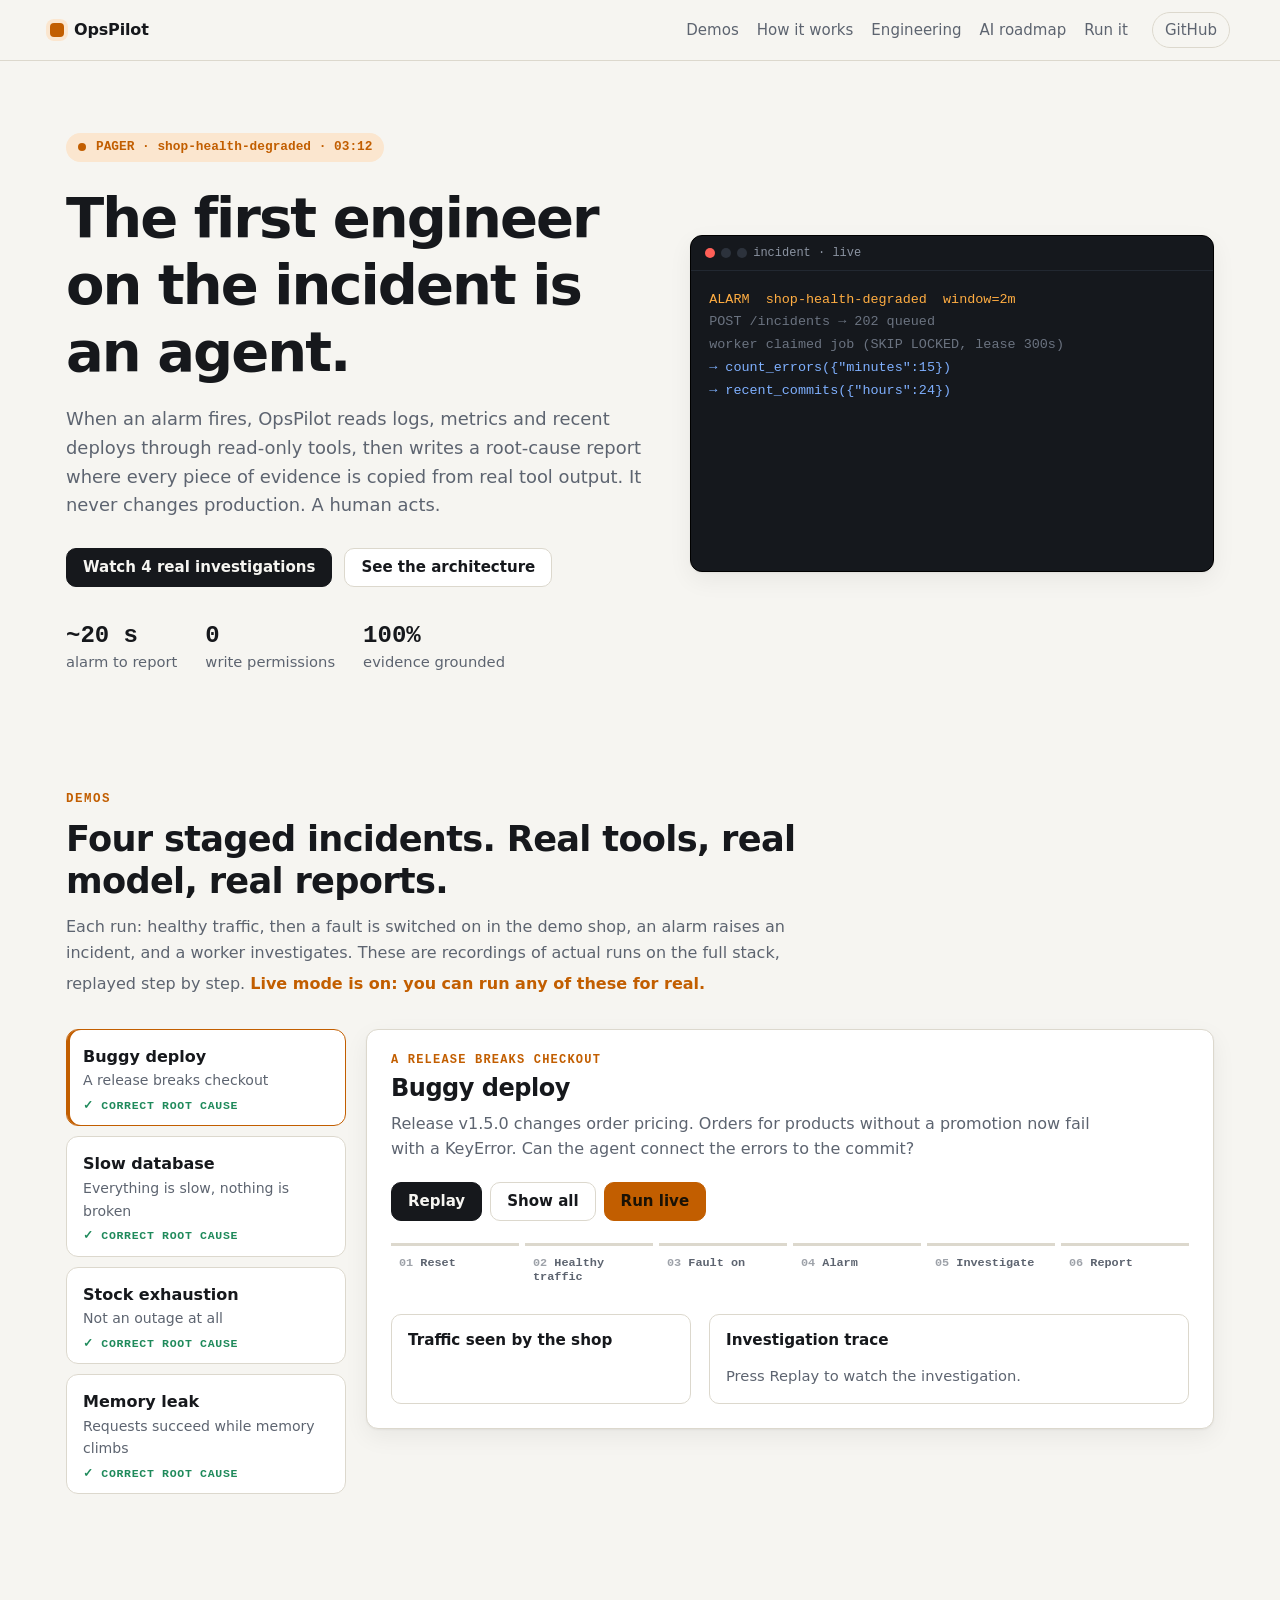
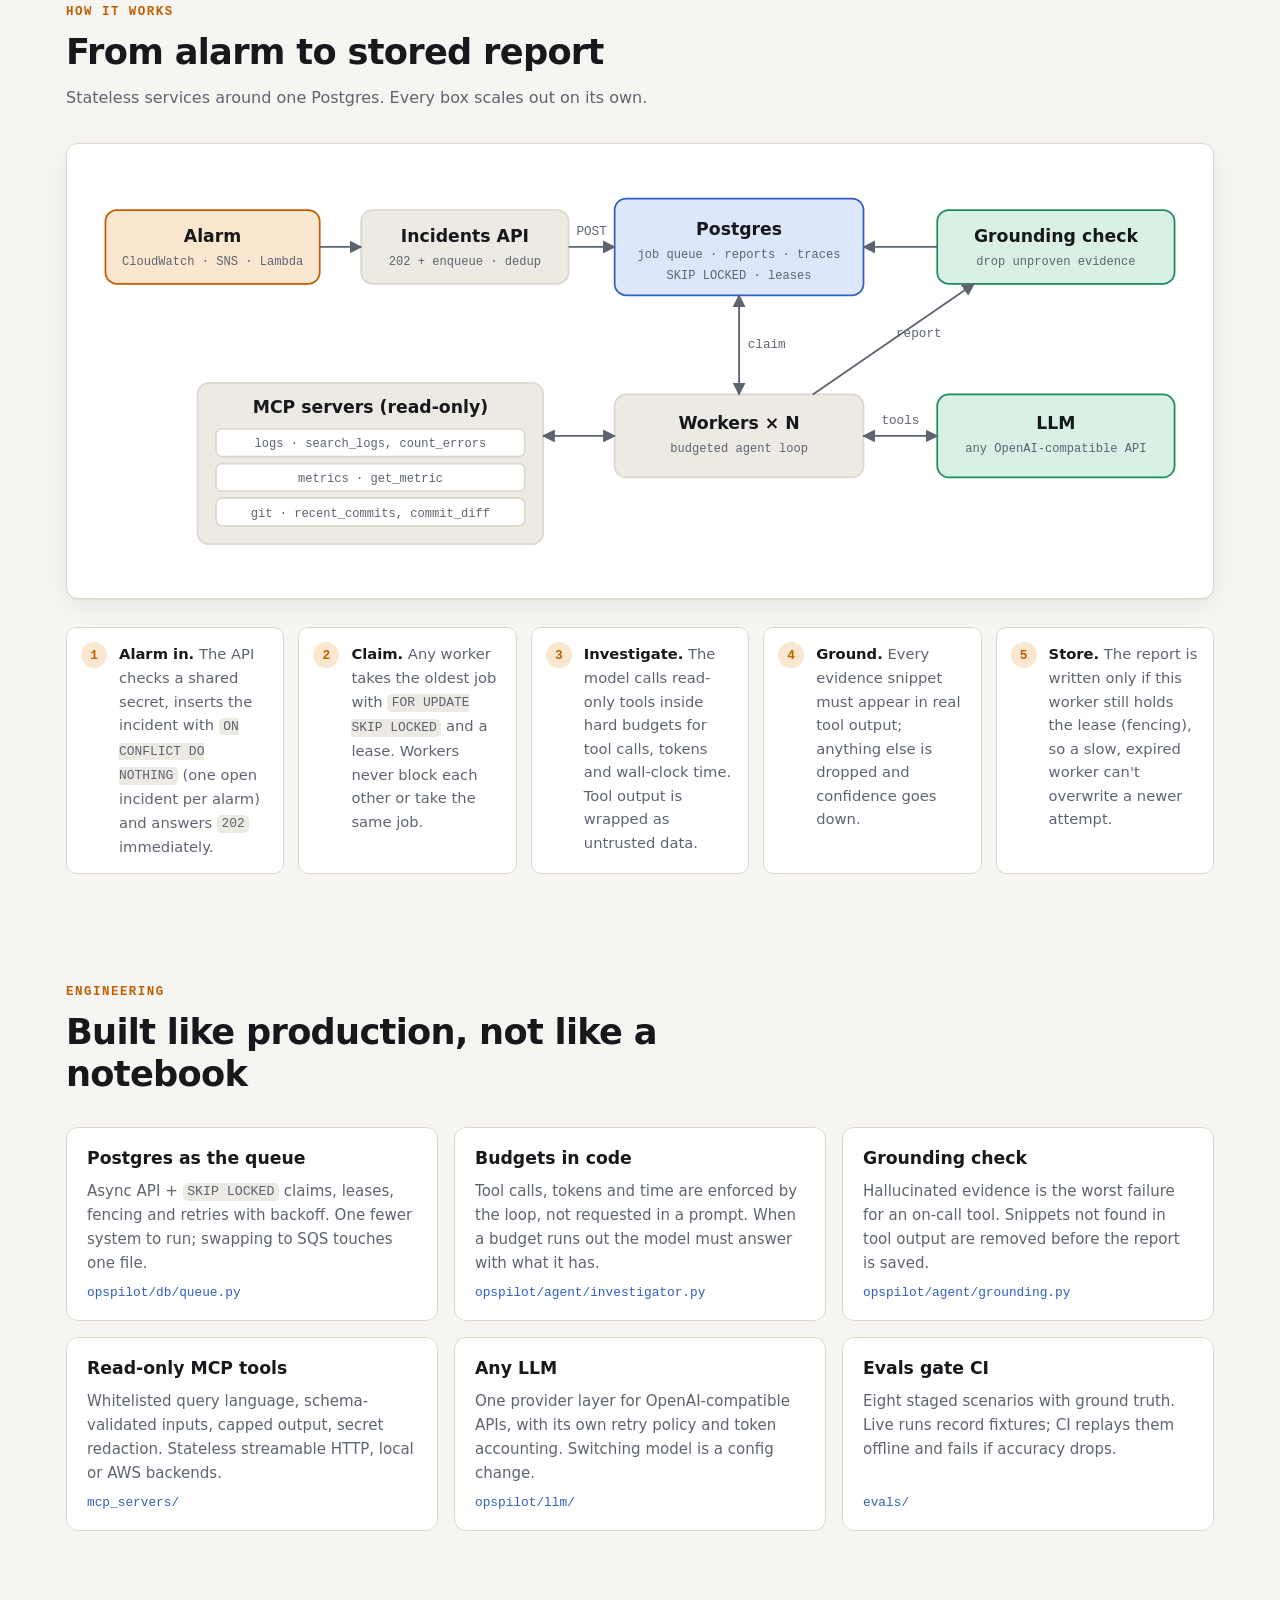
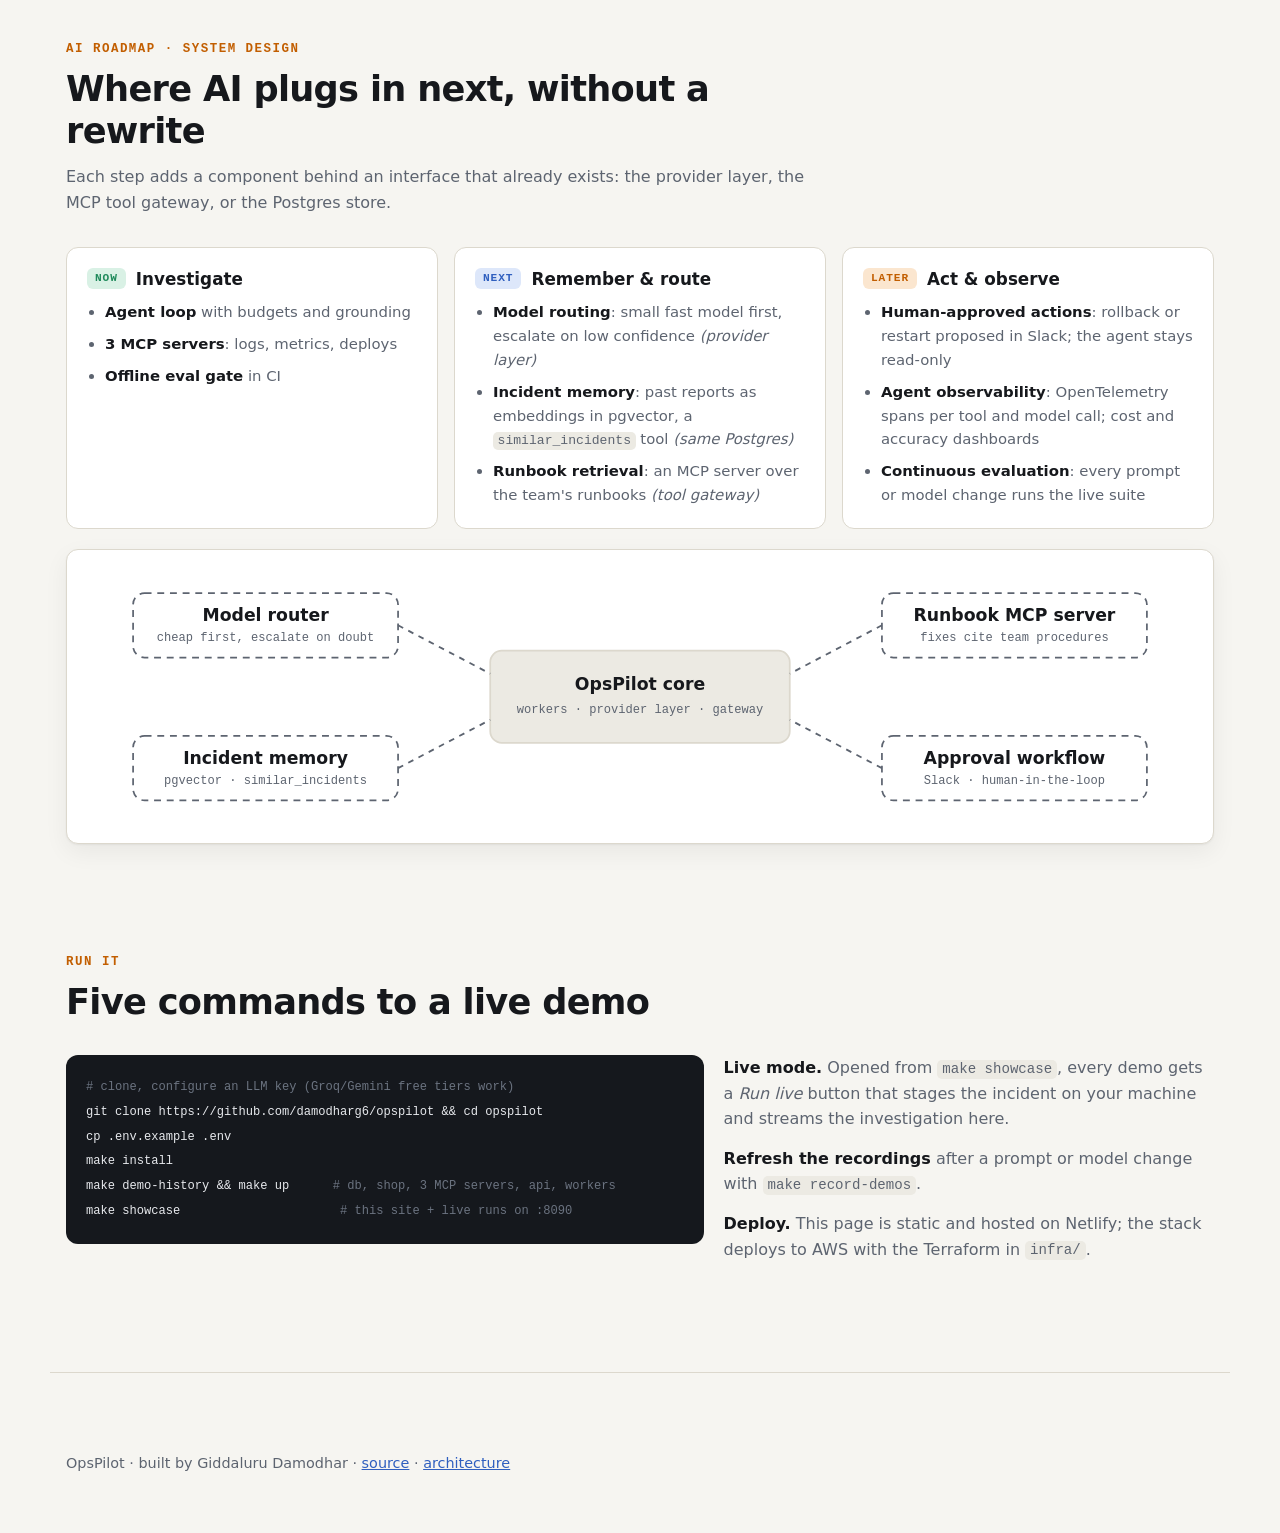
==== showcase/index.html @ 020a6b8d "feat(showcase): Netlify showcase site with recorded and live demo investigations - showcase/: static" ====
<!doctype html>
<html lang="en">
<head>
  <meta charset="utf-8">
  <meta name="viewport" content="width=device-width, initial-scale=1">
  <title>OpsPilot · AI on-call agent</title>
  <meta name="description" content="OpsPilot investigates production incidents: it reads logs, metrics and deploys through read-only MCP tools and writes a root-cause report grounded in real evidence.">
  <link rel="icon" href="assets/favicon.svg" type="image/svg+xml">
  <link rel="stylesheet" href="assets/styles.css">
</head>
<body>
  <a class="skip" href="#demos">Skip to the demos</a>

  <header class="topbar">
    <a class="brand" href="#top" aria-label="OpsPilot home">
      <span class="brand-mark" aria-hidden="true"></span>OpsPilot
    </a>
    <nav aria-label="Sections">
      <a href="#demos">Demos</a>
      <a href="#how">How it works</a>
      <a href="#engineering">Engineering</a>
      <a href="#roadmap">AI roadmap</a>
      <a href="#run">Run it</a>
    </nav>
    <a class="gh" href="https://github.com/damodharg6/opspilot">GitHub</a>
  </header>

  <main id="top">
    <!-- hero ------------------------------------------------------------------------>
    <section class="hero">
      <div class="hero-copy">
        <p class="eyebrow"><span class="pulse" aria-hidden="true"></span>PAGER · shop-health-degraded · 03:12</p>
        <h1>The first engineer on the incident is an&nbsp;agent.</h1>
        <p class="lede">
          When an alarm fires, OpsPilot reads logs, metrics and recent deploys through
          read-only tools, then writes a root-cause report where every piece of evidence is
          copied from real tool output. It never changes production. A human acts.
        </p>
        <div class="cta">
          <a class="btn primary" href="#demos">Watch 4 real investigations</a>
          <a class="btn" href="#how">See the architecture</a>
        </div>
        <ul class="facts" aria-label="Key facts">
          <li><strong>~20 s</strong> alarm to report</li>
          <li><strong>0</strong> write permissions</li>
          <li><strong>100%</strong> evidence grounded</li>
        </ul>
      </div>
      <div class="hero-console" aria-hidden="true">
        <div class="console-bar"><span></span><span></span><span></span>incident · live</div>
        <pre id="hero-ticker" class="console-body"></pre>
      </div>
    </section>

    <!-- demos ------------------------------------------------------------------------->
    <section id="demos" class="section">
      <div class="section-head">
        <p class="kicker">Demos</p>
        <h2>Four staged incidents. Real tools, real model, real reports.</h2>
        <p class="sub">
          Each run: healthy traffic, then a fault is switched on in the demo shop, an alarm
          raises an incident, and a worker investigates. These are recordings of actual runs
          on the full stack, replayed step by step.
          <span id="live-note" class="live-note" hidden>Live mode is on: you can run any of these for real.</span>
        </p>
      </div>

      <div class="demo-layout">
        <div class="demo-list" role="tablist" aria-label="Demo scenarios" id="demo-list"></div>

        <article class="player" id="player" aria-live="polite">
          <header class="player-head">
            <div>
              <p class="player-tag" id="p-tag"></p>
              <h3 id="p-title">Loading demos…</h3>
              <p class="player-story" id="p-story"></p>
            </div>
            <div class="controls">
              <button class="btn primary" id="btn-play" type="button" disabled>Replay</button>
              <button class="btn" id="btn-skip" type="button" disabled>Show all</button>
              <button class="btn live" id="btn-live" type="button" hidden>Run live</button>
            </div>
          </header>

          <ol class="rail" id="rail" aria-label="Incident phases">
            <li data-phase="reset">Reset</li>
            <li data-phase="warmup">Healthy traffic</li>
            <li data-phase="fault">Fault on</li>
            <li data-phase="alarm">Alarm</li>
            <li data-phase="investigating">Investigate</li>
            <li data-phase="done">Report</li>
          </ol>

          <div class="live-log" id="live-log" hidden></div>

          <div class="panels">
            <section class="panel traffic" aria-labelledby="t-head">
              <h4 id="t-head">Traffic seen by the shop</h4>
              <div id="traffic"></div>
            </section>
            <section class="panel" aria-labelledby="tr-head">
              <h4 id="tr-head">Investigation trace <span class="muted" id="trace-meta"></span></h4>
              <ol class="trace" id="trace"></ol>
            </section>
          </div>

          <section class="report" id="report" hidden aria-labelledby="r-head">
            <h4 id="r-head" class="sr-only">Root-cause report</h4>
          </section>
        </article>
      </div>
    </section>

    <!-- architecture ------------------------------------------------------------------->
    <section id="how" class="section">
      <div class="section-head">
        <p class="kicker">How it works</p>
        <h2>From alarm to stored report</h2>
        <p class="sub">Stateless services around one Postgres. Every box scales out on its own.</p>
      </div>
      <figure class="diagram">
        <svg viewBox="0 0 960 360" role="img" aria-labelledby="arch-title arch-desc">
          <title id="arch-title">OpsPilot architecture</title>
          <desc id="arch-desc">An alarm posts to the incidents API, which queues the incident in Postgres. Workers claim incidents with SKIP LOCKED, call read-only MCP servers for logs, metrics and git history, talk to an LLM, and store a grounded report.</desc>
          <defs>
            <marker id="arr" viewBox="0 0 10 10" refX="9" refY="5" markerWidth="7" markerHeight="7" orient="auto-start-reverse">
              <path d="M0,0 L10,5 L0,10 z" class="arrowhead"/>
            </marker>
          </defs>
          <g class="node alarm"><rect x="16" y="40" width="186" height="64" rx="10"/><text x="109" y="68">Alarm</text><text x="109" y="88" class="small">CloudWatch · SNS · Lambda</text></g>
          <g class="node"><rect x="238" y="40" width="180" height="64" rx="10"/><text x="328" y="68">Incidents API</text><text x="328" y="88" class="small">202 + enqueue · dedup</text></g>
          <g class="node db"><rect x="458" y="30" width="216" height="84" rx="10"/><text x="566" y="62">Postgres</text><text x="566" y="82" class="small">job queue · reports · traces</text><text x="566" y="100" class="small">SKIP LOCKED · leases</text></g>
          <g class="node"><rect x="458" y="200" width="216" height="72" rx="10"/><text x="566" y="230">Workers × N</text><text x="566" y="250" class="small">budgeted agent loop</text></g>
          <g class="node llm"><rect x="738" y="200" width="206" height="72" rx="10"/><text x="841" y="230">LLM</text><text x="841" y="250" class="small">any OpenAI-compatible API</text></g>
          <g class="node mcp"><rect x="96" y="190" width="300" height="140" rx="10"/><text x="246" y="216">MCP servers (read-only)</text>
            <rect x="112" y="230" width="268" height="24" rx="5" class="chip"/><text x="246" y="246" class="small">logs · search_logs, count_errors</text>
            <rect x="112" y="260" width="268" height="24" rx="5" class="chip"/><text x="246" y="276" class="small">metrics · get_metric</text>
            <rect x="112" y="290" width="268" height="24" rx="5" class="chip"/><text x="246" y="306" class="small">git · recent_commits, commit_diff</text></g>
          <g class="node grounding"><rect x="738" y="40" width="206" height="64" rx="10"/><text x="841" y="68">Grounding check</text><text x="841" y="88" class="small">drop unproven evidence</text></g>
          <path d="M202 72 H238" class="edge" marker-end="url(#arr)"/>
          <path d="M418 72 H458" class="edge" marker-end="url(#arr)"/>
          <path d="M566 114 V200" class="edge" marker-end="url(#arr)" marker-start="url(#arr)"/>
          <path d="M458 236 H396" class="edge" marker-end="url(#arr)" marker-start="url(#arr)"/>
          <path d="M674 236 H738" class="edge" marker-end="url(#arr)" marker-start="url(#arr)"/>
          <path d="M630 200 L770 104" class="edge" marker-end="url(#arr)"/>
          <path d="M738 72 H674" class="edge" marker-end="url(#arr)"/>
          <text x="438" y="62" class="edge-label">POST</text>
          <text x="590" y="160" class="edge-label">claim</text>
          <text x="706" y="226" class="edge-label">tools</text>
          <text x="722" y="150" class="edge-label">report</text>
        </svg>
      </figure>
      <ol class="steps">
        <li><span>1</span><div><strong>Alarm in.</strong> The API checks a shared secret, inserts the incident with <code>ON CONFLICT DO NOTHING</code> (one open incident per alarm) and answers <code>202</code> immediately.</div></li>
        <li><span>2</span><div><strong>Claim.</strong> Any worker takes the oldest job with <code>FOR UPDATE SKIP LOCKED</code> and a lease. Workers never block each other or take the same job.</div></li>
        <li><span>3</span><div><strong>Investigate.</strong> The model calls read-only tools inside hard budgets for tool calls, tokens and wall-clock time. Tool output is wrapped as untrusted data.</div></li>
        <li><span>4</span><div><strong>Ground.</strong> Every evidence snippet must appear in real tool output; anything else is dropped and confidence goes down.</div></li>
        <li><span>5</span><div><strong>Store.</strong> The report is written only if this worker still holds the lease (fencing), so a slow, expired worker can't overwrite a newer attempt.</div></li>
      </ol>
    </section>

    <!-- engineering --------------------------------------------------------------------->
    <section id="engineering" class="section">
      <div class="section-head">
        <p class="kicker">Engineering</p>
        <h2>Built like production, not like a notebook</h2>
      </div>
      <div class="cards">
        <article class="card"><h3>Postgres as the queue</h3><p>Async API + <code>SKIP LOCKED</code> claims, leases, fencing and retries with backoff. One fewer system to run; swapping to SQS touches one file.</p><a href="https://github.com/damodharg6/opspilot/blob/main/opspilot/db/queue.py">opspilot/db/queue.py</a></article>
        <article class="card"><h3>Budgets in code</h3><p>Tool calls, tokens and time are enforced by the loop, not requested in a prompt. When a budget runs out the model must answer with what it has.</p><a href="https://github.com/damodharg6/opspilot/blob/main/opspilot/agent/investigator.py">opspilot/agent/investigator.py</a></article>
        <article class="card"><h3>Grounding check</h3><p>Hallucinated evidence is the worst failure for an on-call tool. Snippets not found in tool output are removed before the report is saved.</p><a href="https://github.com/damodharg6/opspilot/blob/main/opspilot/agent/grounding.py">opspilot/agent/grounding.py</a></article>
        <article class="card"><h3>Read-only MCP tools</h3><p>Whitelisted query language, schema-validated inputs, capped output, secret redaction. Stateless streamable HTTP, local or AWS backends.</p><a href="https://github.com/damodharg6/opspilot/tree/main/mcp_servers">mcp_servers/</a></article>
        <article class="card"><h3>Any LLM</h3><p>One provider layer for OpenAI-compatible APIs, with its own retry policy and token accounting. Switching model is a config change.</p><a href="https://github.com/damodharg6/opspilot/tree/main/opspilot/llm">opspilot/llm/</a></article>
        <article class="card"><h3>Evals gate CI</h3><p>Eight staged scenarios with ground truth. Live runs record fixtures; CI replays them offline and fails if accuracy drops.</p><a href="https://github.com/damodharg6/opspilot/tree/main/evals">evals/</a></article>
      </div>
    </section>

    <!-- AI roadmap ---------------------------------------------------------------------->
    <section id="roadmap" class="section">
      <div class="section-head">
        <p class="kicker">AI roadmap · system design</p>
        <h2>Where AI plugs in next, without a rewrite</h2>
        <p class="sub">Each step adds a component behind an interface that already exists: the provider layer, the MCP tool gateway, or the Postgres store.</p>
      </div>
      <div class="roadmap">
        <div class="lane">
          <h3><span class="badge now">Now</span>Investigate</h3>
          <ul>
            <li><strong>Agent loop</strong> with budgets and grounding</li>
            <li><strong>3 MCP servers</strong>: logs, metrics, deploys</li>
            <li><strong>Offline eval gate</strong> in CI</li>
          </ul>
        </div>
        <div class="lane">
          <h3><span class="badge next">Next</span>Remember &amp; route</h3>
          <ul>
            <li><strong>Model routing</strong>: small fast model first, escalate on low confidence <em>(provider layer)</em></li>
            <li><strong>Incident memory</strong>: past reports as embeddings in pgvector, a <code>similar_incidents</code> tool <em>(same Postgres)</em></li>
            <li><strong>Runbook retrieval</strong>: an MCP server over the team's runbooks <em>(tool gateway)</em></li>
          </ul>
        </div>
        <div class="lane">
          <h3><span class="badge later">Later</span>Act &amp; observe</h3>
          <ul>
            <li><strong>Human-approved actions</strong>: rollback or restart proposed in Slack; the agent stays read-only</li>
            <li><strong>Agent observability</strong>: OpenTelemetry spans per tool and model call; cost and accuracy dashboards</li>
            <li><strong>Continuous evaluation</strong>: every prompt or model change runs the live suite</li>
          </ul>
        </div>
      </div>
      <figure class="diagram small-diagram">
        <svg viewBox="0 0 960 220" role="img" aria-labelledby="fut-title">
          <title id="fut-title">Future AI components around the current core</title>
          <g class="node"><rect x="350" y="70" width="260" height="80" rx="10"/><text x="480" y="104">OpsPilot core</text><text x="480" y="124" class="small">workers · provider layer · gateway</text></g>
          <g class="node future"><rect x="40" y="20" width="230" height="56" rx="10"/><text x="155" y="44">Model router</text><text x="155" y="62" class="small">cheap first, escalate on doubt</text></g>
          <g class="node future"><rect x="40" y="144" width="230" height="56" rx="10"/><text x="155" y="168">Incident memory</text><text x="155" y="186" class="small">pgvector · similar_incidents</text></g>
          <g class="node future"><rect x="690" y="20" width="230" height="56" rx="10"/><text x="805" y="44">Runbook MCP server</text><text x="805" y="62" class="small">fixes cite team procedures</text></g>
          <g class="node future"><rect x="690" y="144" width="230" height="56" rx="10"/><text x="805" y="168">Approval workflow</text><text x="805" y="186" class="small">Slack · human-in-the-loop</text></g>
          <path d="M270 48 L350 90" class="edge dashed"/><path d="M270 172 L350 130" class="edge dashed"/>
          <path d="M690 48 L610 90" class="edge dashed"/><path d="M690 172 L610 130" class="edge dashed"/>
        </svg>
      </figure>
    </section>

    <!-- run it --------------------------------------------------------------------------->
    <section id="run" class="section">
      <div class="section-head">
        <p class="kicker">Run it</p>
        <h2>Five commands to a live demo</h2>
      </div>
      <div class="run-grid">
        <pre class="code"><code><span class="c"># clone, configure an LLM key (Groq/Gemini free tiers work)</span>
git clone https://github.com/damodharg6/opspilot && cd opspilot
cp .env.example .env
make install
make demo-history &amp;&amp; make up      <span class="c"># db, shop, 3 MCP servers, api, workers</span>
make showcase                      <span class="c"># this site + live runs on :8090</span></code></pre>
        <div class="run-notes">
          <p><strong>Live mode.</strong> Opened from <code>make showcase</code>, every demo gets a <em>Run live</em> button that stages the incident on your machine and streams the investigation here.</p>
          <p><strong>Refresh the recordings</strong> after a prompt or model change with <code>make record-demos</code>.</p>
          <p><strong>Deploy.</strong> This page is static and hosted on Netlify; the stack deploys to AWS with the Terraform in <code>infra/</code>.</p>
        </div>
      </div>
    </section>
  </main>

  <footer class="footer">
    <p>OpsPilot · built by Giddaluru Damodhar · <a href="https://github.com/damodharg6/opspilot">source</a> · <a href="https://github.com/damodharg6/opspilot/blob/main/docs/architecture.md">architecture</a></p>
  </footer>

  <script src="assets/app.js" defer></script>
</body>
</html>
---- showcase/assets/styles.css ----
/* OpsPilot showcase: an incident-console look. No build step, no external assets. */

:root {
  --bg: #f6f5f1;
  --bg-2: #eceae3;
  --panel: #ffffff;
  --line: #dcd8cd;
  --text: #16181c;
  --muted: #5d6470;
  --accent: #c25e00;        /* pager amber */
  --accent-soft: #fbe6cf;
  --ok: #1f8a5b;
  --ok-soft: #d9f1e5;
  --bad: #c2342f;
  --bad-soft: #f8dcda;
  --info: #2f5fbf;
  --info-soft: #dde7fa;
  --code-bg: #15181d;
  --code-text: #e7e9ed;
  --shadow: 0 1px 2px rgb(0 0 0 / 0.05), 0 8px 24px rgb(0 0 0 / 0.06);
  --mono: ui-monospace, "SF Mono", "JetBrains Mono", Menlo, Consolas, monospace;
  --sans: system-ui, -apple-system, "Segoe UI", Roboto, "Helvetica Neue", Arial, sans-serif;
  --radius: 12px;
  color-scheme: light;
}

@media (prefers-color-scheme: dark) {
  :root:not([data-theme="light"]) {
    --bg: #0c0e11;
    --bg-2: #12151a;
    --panel: #151920;
    --line: #262c35;
    --text: #e8eaee;
    --muted: #949cab;
    --accent: #ffad42;
    --accent-soft: #3a2a14;
    --ok: #46d199;
    --ok-soft: #12301f;
    --bad: #ff6b63;
    --bad-soft: #3a1817;
    --info: #7fb0ff;
    --info-soft: #172743;
    --code-bg: #0a0c0f;
    --shadow: 0 1px 2px rgb(0 0 0 / 0.4), 0 8px 24px rgb(0 0 0 / 0.35);
    color-scheme: dark;
  }
}

:root[data-theme="dark"] {
  --bg: #0c0e11;
  --bg-2: #12151a;
  --panel: #151920;
  --line: #262c35;
  --text: #e8eaee;
  --muted: #949cab;
  --accent: #ffad42;
  --accent-soft: #3a2a14;
  --ok: #46d199;
  --ok-soft: #12301f;
  --bad: #ff6b63;
  --bad-soft: #3a1817;
  --info: #7fb0ff;
  --info-soft: #172743;
  --code-bg: #0a0c0f;
  color-scheme: dark;
}

* { box-sizing: border-box; }
html { scroll-behavior: smooth; scroll-padding-top: 72px; }
body {
  margin: 0;
  background: var(--bg);
  color: var(--text);
  font: 16px/1.6 var(--sans);
  -webkit-font-smoothing: antialiased;
}
a { color: var(--info); }
code { font-family: var(--mono); font-size: 0.88em; background: var(--bg-2); padding: 0.1em 0.35em; border-radius: 5px; }
h1, h2, h3, h4 { line-height: 1.2; margin: 0; }
.muted { color: var(--muted); font-weight: 400; }
.sr-only { position: absolute; width: 1px; height: 1px; overflow: hidden; clip: rect(0 0 0 0); }
.skip { position: absolute; left: -999px; }
.skip:focus { left: 16px; top: 12px; z-index: 10; background: var(--panel); padding: 8px 12px; border-radius: 8px; }
:focus-visible { outline: 2px solid var(--accent); outline-offset: 2px; }

/* top bar ------------------------------------------------------------------------------ */
.topbar {
  position: sticky; top: 0; z-index: 5;
  display: flex; align-items: center; gap: 24px;
  padding: 12px max(16px, calc((100vw - 1180px) / 2));
  background: color-mix(in srgb, var(--bg) 88%, transparent);
  backdrop-filter: blur(10px);
  border-bottom: 1px solid var(--line);
}
.brand { display: flex; align-items: center; gap: 10px; font-weight: 700; color: var(--text); text-decoration: none; letter-spacing: -0.01em; }
.brand-mark { width: 14px; height: 14px; border-radius: 4px; background: var(--accent); box-shadow: 0 0 0 4px var(--accent-soft); }
.topbar nav { display: flex; gap: 18px; margin-left: auto; }
.topbar nav a, .gh { color: var(--muted); text-decoration: none; font-size: 0.94rem; }
.topbar nav a:hover, .gh:hover { color: var(--text); }
.gh { border: 1px solid var(--line); padding: 5px 12px; border-radius: 999px; }

/* layout -------------------------------------------------------------------------------- */
main, .footer { max-width: 1180px; margin: 0 auto; padding: 0 16px; }
.section { padding: 88px 0 24px; }
.section-head { max-width: 760px; margin-bottom: 32px; }
.kicker { font: 600 0.78rem/1 var(--mono); text-transform: uppercase; letter-spacing: 0.12em; color: var(--accent); margin: 0 0 12px; }
.section-head h2 { font-size: clamp(1.6rem, 3vw, 2.2rem); letter-spacing: -0.02em; }
.sub { color: var(--muted); margin: 12px 0 0; }

/* hero ---------------------------------------------------------------------------------- */
.hero { display: grid; grid-template-columns: 1.1fr 1fr; gap: 48px; align-items: center; padding: 72px 0 32px; }
.eyebrow { display: inline-flex; align-items: center; gap: 10px; font: 600 0.8rem/1 var(--mono); color: var(--accent); background: var(--accent-soft); padding: 8px 12px; border-radius: 999px; margin: 0 0 22px; }
.pulse { width: 8px; height: 8px; border-radius: 50%; background: var(--accent); animation: pulse 1.6s infinite; }
@keyframes pulse { 0% { box-shadow: 0 0 0 0 color-mix(in srgb, var(--accent) 60%, transparent); } 70% { box-shadow: 0 0 0 10px transparent; } 100% { box-shadow: 0 0 0 0 transparent; } }
.hero h1 { font-size: clamp(2.1rem, 5vw, 3.5rem); letter-spacing: -0.035em; }
.lede { font-size: 1.12rem; color: var(--muted); margin: 20px 0 28px; max-width: 34em; }
.cta { display: flex; gap: 12px; flex-wrap: wrap; }
.facts { display: flex; gap: 28px; list-style: none; padding: 0; margin: 36px 0 0; color: var(--muted); font-size: 0.92rem; flex-wrap: wrap; }
.facts strong { display: block; font: 700 1.5rem/1.1 var(--mono); color: var(--text); }

.hero-console { background: var(--code-bg); border-radius: var(--radius); box-shadow: var(--shadow); overflow: hidden; border: 1px solid #000; }
.console-bar { display: flex; align-items: center; gap: 6px; padding: 10px 14px; font: 0.75rem var(--mono); color: #8b93a1; border-bottom: 1px solid #222831; }
.console-bar span { width: 10px; height: 10px; border-radius: 50%; background: #2c323c; }
.console-bar span:first-child { background: #ff5f57; }
.console-body { margin: 0; padding: 18px; min-height: 300px; color: var(--code-text); font: 0.84rem/1.7 var(--mono); white-space: pre-wrap; }
.console-body .t-alarm { color: #ffad42; }
.console-body .t-tool { color: #7fb0ff; }
.console-body .t-ok { color: #46d199; }
.console-body .t-dim { color: #6b7380; }

/* buttons -------------------------------------------------------------------------------- */
.btn {
  display: inline-flex; align-items: center; gap: 8px;
  font: 600 0.94rem/1 var(--sans); padding: 11px 16px; border-radius: 10px;
  border: 1px solid var(--line); background: var(--panel); color: var(--text);
  text-decoration: none; cursor: pointer;
}
.btn:hover:not(:disabled) { border-color: var(--muted); }
.btn:disabled { opacity: 0.5; cursor: not-allowed; }
.btn.primary { background: var(--text); color: var(--bg); border-color: var(--text); }
.btn.live { background: var(--accent); color: #1a1205; border-color: var(--accent); }

/* demos ----------------------------------------------------------------------------------- */
.live-note { display: inline-block; margin-top: 6px; color: var(--accent); font-weight: 600; }
.demo-layout { display: grid; grid-template-columns: 280px minmax(0, 1fr); gap: 20px; align-items: start; }
.demo-list { display: flex; flex-direction: column; gap: 10px; position: sticky; top: 84px; }
.demo-tab {
  text-align: left; padding: 14px 16px; border-radius: var(--radius); cursor: pointer;
  background: var(--panel); border: 1px solid var(--line); color: var(--text); font: inherit;
}
.demo-tab[aria-selected="true"] { border-color: var(--accent); box-shadow: inset 3px 0 0 var(--accent); }
.demo-tab strong { display: block; font-size: 1rem; }
.demo-tab span { display: block; color: var(--muted); font-size: 0.88rem; }
.demo-tab .verdict { margin-top: 8px; font: 600 0.72rem/1 var(--mono); text-transform: uppercase; letter-spacing: 0.06em; }
.verdict.ok { color: var(--ok); }
.verdict.miss { color: var(--bad); }

.player { background: var(--panel); border: 1px solid var(--line); border-radius: var(--radius); box-shadow: var(--shadow); padding: 24px; min-width: 0; }
.player-head { display: flex; justify-content: space-between; gap: 20px; flex-wrap: wrap; }
.player-head h3 { font-size: 1.5rem; letter-spacing: -0.02em; }
.player-tag { font: 600 0.75rem/1 var(--mono); color: var(--accent); text-transform: uppercase; letter-spacing: 0.1em; margin: 0 0 8px; }
.player-story { color: var(--muted); max-width: 44em; margin: 8px 0 0; }
.controls { display: flex; gap: 8px; align-items: flex-start; flex-wrap: wrap; }

.rail { display: grid; grid-template-columns: repeat(6, 1fr); gap: 6px; list-style: none; padding: 0; margin: 22px 0; counter-reset: rail; }
.rail li {
  counter-increment: rail; font: 600 0.74rem/1.2 var(--mono); color: var(--muted);
  padding: 10px 8px 8px; border-top: 3px solid var(--line); transition: color .3s, border-color .3s;
}
.rail li::before { content: counter(rail, decimal-leading-zero) " "; opacity: 0.6; }
.rail li.done { color: var(--text); border-color: var(--ok); }
.rail li.active { color: var(--accent); border-color: var(--accent); }

.live-log { font: 0.82rem/1.6 var(--mono); background: var(--code-bg); color: var(--code-text); border-radius: 10px; padding: 12px 14px; margin-bottom: 18px; max-height: 180px; overflow: auto; }
.live-log .err { color: #ff6b63; }

.panels { display: grid; grid-template-columns: 300px minmax(0, 1fr); gap: 18px; }
.panel { border: 1px solid var(--line); border-radius: 10px; padding: 16px; min-width: 0; }
.panel h4 { font-size: 0.95rem; margin-bottom: 14px; }

.traffic-group { margin-bottom: 16px; }
.traffic-group h5 { margin: 0 0 8px; font: 600 0.78rem var(--mono); color: var(--muted); text-transform: uppercase; letter-spacing: 0.06em; }
.bar-row { display: grid; grid-template-columns: 44px 1fr 46px; gap: 8px; align-items: center; font: 0.78rem var(--mono); margin: 4px 0; }
.bar { height: 10px; border-radius: 3px; background: var(--bg-2); overflow: hidden; }
.bar i { display: block; height: 100%; background: var(--ok); border-radius: 3px; transition: width .6s ease; }
.bar i.s4 { background: var(--accent); }
.bar i.s5 { background: var(--bad); }
.bar-row .n { text-align: right; color: var(--muted); }
.latency { font: 0.78rem var(--mono); color: var(--muted); margin-top: 6px; }

.trace { list-style: none; margin: 0; padding: 0; display: flex; flex-direction: column; gap: 10px; }
.trace-empty { color: var(--muted); font-size: 0.92rem; }
.step { border: 1px solid var(--line); border-radius: 10px; overflow: hidden; animation: rise .35s ease both; }
@keyframes rise { from { opacity: 0; transform: translateY(6px); } to { opacity: 1; transform: none; } }
.step-head { display: flex; align-items: baseline; gap: 10px; padding: 10px 12px; background: var(--bg-2); flex-wrap: wrap; }
.step-n { font: 700 0.75rem var(--mono); color: var(--muted); }
.step-tool { font: 700 0.9rem var(--mono); color: var(--info); }
.step-args { font: 0.8rem var(--mono); color: var(--muted); word-break: break-word; }
.step-ms { margin-left: auto; font: 0.75rem var(--mono); color: var(--muted); }
.step details { padding: 0 12px 10px; }
.step summary { cursor: pointer; font: 0.78rem var(--mono); color: var(--muted); padding: 8px 0 2px; }
.step pre { margin: 6px 0 0; font: 0.76rem/1.5 var(--mono); background: var(--code-bg); color: var(--code-text); padding: 10px 12px; border-radius: 8px; overflow: auto; max-height: 260px; white-space: pre-wrap; word-break: break-word; }
.step.err .step-tool { color: var(--bad); }
.thinking { font: 0.82rem var(--mono); color: var(--muted); padding: 6px 2px; }
.thinking::after { content: "▍"; animation: blink 1s steps(1) infinite; margin-left: 2px; }
@keyframes blink { 50% { opacity: 0; } }

.report { margin-top: 20px; border: 1px solid var(--line); border-radius: 12px; overflow: hidden; animation: rise .4s ease both; }
.report-head { display: flex; gap: 12px; align-items: center; flex-wrap: wrap; padding: 16px 18px; background: var(--bg-2); border-bottom: 1px solid var(--line); }
.report-head h4 { font-size: 1.05rem; margin-right: auto; }
.pill { font: 700 0.74rem/1 var(--mono); padding: 6px 10px; border-radius: 999px; text-transform: uppercase; letter-spacing: 0.05em; background: var(--info-soft); color: var(--info); }
.pill.ok { background: var(--ok-soft); color: var(--ok); }
.pill.bad { background: var(--bad-soft); color: var(--bad); }
.pill.warn { background: var(--accent-soft); color: var(--accent); }
.report-body { display: grid; grid-template-columns: minmax(0, 1fr) minmax(0, 1fr); gap: 0; }
.report-body > div { padding: 16px 18px; border-bottom: 1px solid var(--line); min-width: 0; overflow-wrap: anywhere; }
.report-body > div:nth-child(odd) { border-right: 1px solid var(--line); }
.report-body .wide { grid-column: 1 / -1; border-right: 0 !important; }
.report-body h5 { margin: 0 0 6px; font: 600 0.74rem var(--mono); color: var(--muted); text-transform: uppercase; letter-spacing: 0.08em; }
.report-body p { margin: 0; }
.evidence { list-style: none; padding: 0; margin: 0; display: flex; flex-direction: column; gap: 8px; }
.evidence li { border-left: 3px solid var(--ok); padding: 2px 0 2px 12px; }
.evidence .src { font: 600 0.74rem var(--mono); color: var(--ok); }
.evidence pre { margin: 4px 0 0; font: 0.78rem/1.5 var(--mono); white-space: pre-wrap; word-break: break-word; color: var(--text); }
.stats { display: flex; flex-wrap: wrap; gap: 8px 22px; font: 0.8rem var(--mono); color: var(--muted); }
.stats b { color: var(--text); font-weight: 600; }
.grounding-note { margin-top: 10px; font-size: 0.88rem; color: var(--accent); }

/* architecture --------------------------------------------------------------------------- */
.diagram { margin: 0; background: var(--panel); border: 1px solid var(--line); border-radius: var(--radius); padding: 20px; box-shadow: var(--shadow); }
.diagram svg { width: 100%; height: auto; display: block; }
.node rect { fill: var(--bg-2); stroke: var(--line); stroke-width: 1.5; }
.node text { fill: var(--text); font: 600 15px var(--sans); text-anchor: middle; }
.node text.small { fill: var(--muted); font: 10.5px var(--mono); }
.node.alarm rect { fill: var(--accent-soft); stroke: var(--accent); }
.node.db rect { fill: var(--info-soft); stroke: var(--info); }
.node.llm rect, .node.grounding rect { fill: var(--ok-soft); stroke: var(--ok); }
.node.mcp rect.chip { fill: var(--panel); }
.node.future rect { stroke-dasharray: 6 5; fill: transparent; stroke: var(--muted); }
.edge { stroke: var(--muted); stroke-width: 1.6; fill: none; }
.edge.dashed { stroke-dasharray: 5 5; }
.arrowhead { fill: var(--muted); }
.edge-label { fill: var(--muted); font: 11px var(--mono); text-anchor: middle; }
.small-diagram { margin-top: 20px; }

.steps { list-style: none; padding: 0; margin: 28px 0 0; display: grid; grid-template-columns: repeat(auto-fit, minmax(200px, 1fr)); gap: 14px; }
.steps li { display: flex; gap: 12px; background: var(--panel); border: 1px solid var(--line); border-radius: 10px; padding: 14px; font-size: 0.92rem; color: var(--muted); }
.steps li strong { color: var(--text); }
.steps span { flex: none; width: 26px; height: 26px; border-radius: 50%; display: grid; place-items: center; font: 700 0.8rem var(--mono); background: var(--accent-soft); color: var(--accent); }

/* engineering ------------------------------------------------------------------------------ */
.cards { display: grid; grid-template-columns: repeat(auto-fit, minmax(280px, 1fr)); gap: 16px; }
.card { background: var(--panel); border: 1px solid var(--line); border-radius: var(--radius); padding: 20px; display: flex; flex-direction: column; gap: 10px; }
.card h3 { font-size: 1.08rem; }
.card p { margin: 0; color: var(--muted); font-size: 0.94rem; flex: 1; }
.card a { font: 0.8rem var(--mono); text-decoration: none; }

/* roadmap ----------------------------------------------------------------------------------- */
.roadmap { display: grid; grid-template-columns: repeat(3, 1fr); gap: 16px; }
.lane { background: var(--panel); border: 1px solid var(--line); border-radius: var(--radius); padding: 20px; }
.lane h3 { display: flex; align-items: center; gap: 10px; font-size: 1.05rem; margin-bottom: 12px; }
.lane ul { margin: 0; padding-left: 18px; color: var(--muted); font-size: 0.93rem; display: flex; flex-direction: column; gap: 8px; }
.lane li strong { color: var(--text); }
.badge { font: 700 0.7rem/1 var(--mono); text-transform: uppercase; letter-spacing: 0.08em; padding: 5px 8px; border-radius: 6px; }
.badge.now { background: var(--ok-soft); color: var(--ok); }
.badge.next { background: var(--info-soft); color: var(--info); }
.badge.later { background: var(--accent-soft); color: var(--accent); }

/* run it -------------------------------------------------------------------------------------- */
.run-grid { display: grid; grid-template-columns: 1.3fr 1fr; gap: 20px; align-items: start; }
.code { margin: 0; background: var(--code-bg); color: var(--code-text); border-radius: var(--radius); padding: 20px; font: 0.86rem/1.8 var(--mono); overflow-x: auto; }
.code code { background: none; padding: 0; color: inherit; }
.code .c { color: #6b7380; }
.run-notes p { margin: 0 0 14px; color: var(--muted); }
.run-notes strong { color: var(--text); }

.footer { padding: 64px 16px 48px; color: var(--muted); font-size: 0.9rem; border-top: 1px solid var(--line); margin-top: 72px; }

/* responsive ----------------------------------------------------------------------------------- */
@media (max-width: 960px) {
  .hero, .run-grid { grid-template-columns: 1fr; }
  .demo-layout { grid-template-columns: 1fr; }
  .demo-list { position: static; flex-direction: row; overflow-x: auto; padding-bottom: 4px; }
  .demo-tab { min-width: 220px; }
  .panels { grid-template-columns: 1fr; }
  .roadmap { grid-template-columns: 1fr; }
}
@media (max-width: 640px) {
  .topbar nav { display: none; }
  .gh { margin-left: auto; }
  .rail { grid-template-columns: repeat(3, 1fr); }
  .report-body { grid-template-columns: 1fr; }
  .report-body > div:nth-child(odd) { border-right: 0; }
  .player { padding: 16px; }
  .section { padding-top: 64px; }
}
@media (prefers-reduced-motion: reduce) {
  *, *::before, *::after { animation: none !important; transition: none !important; }
  html { scroll-behavior: auto; }
}
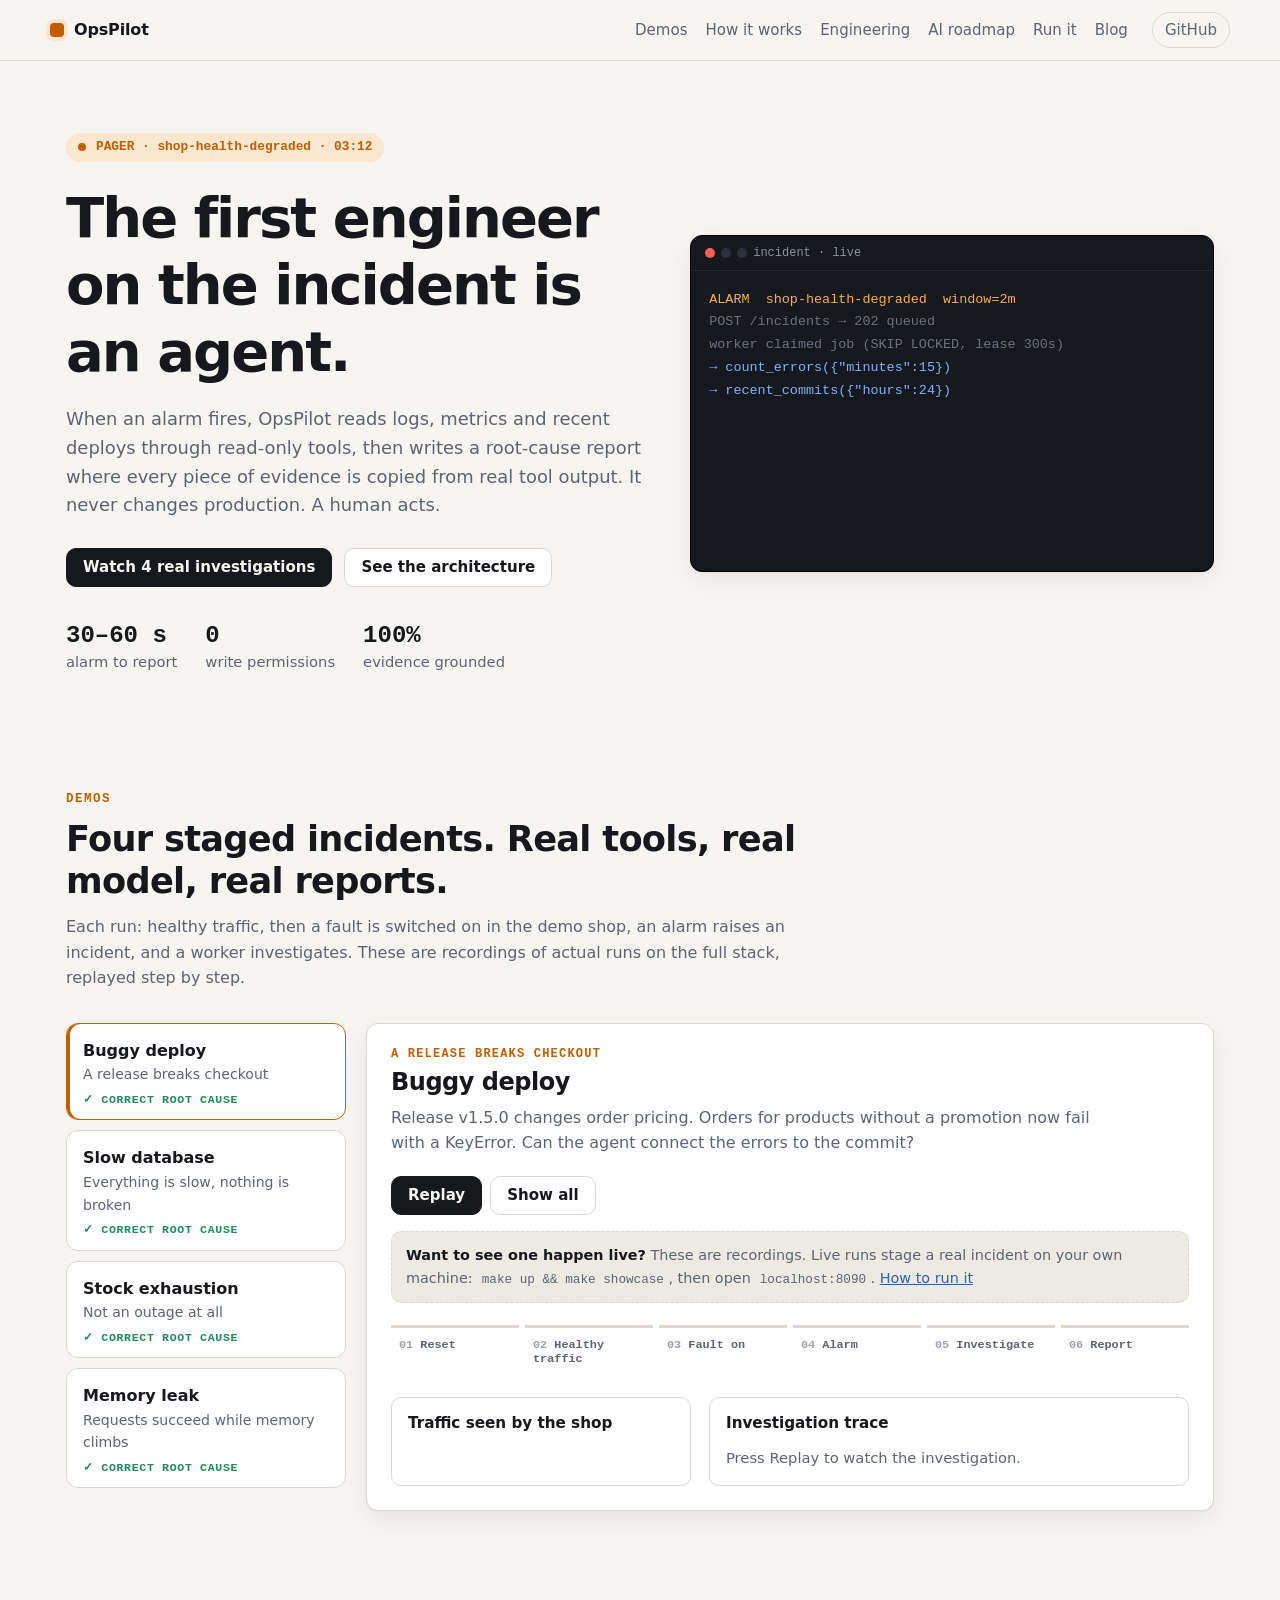
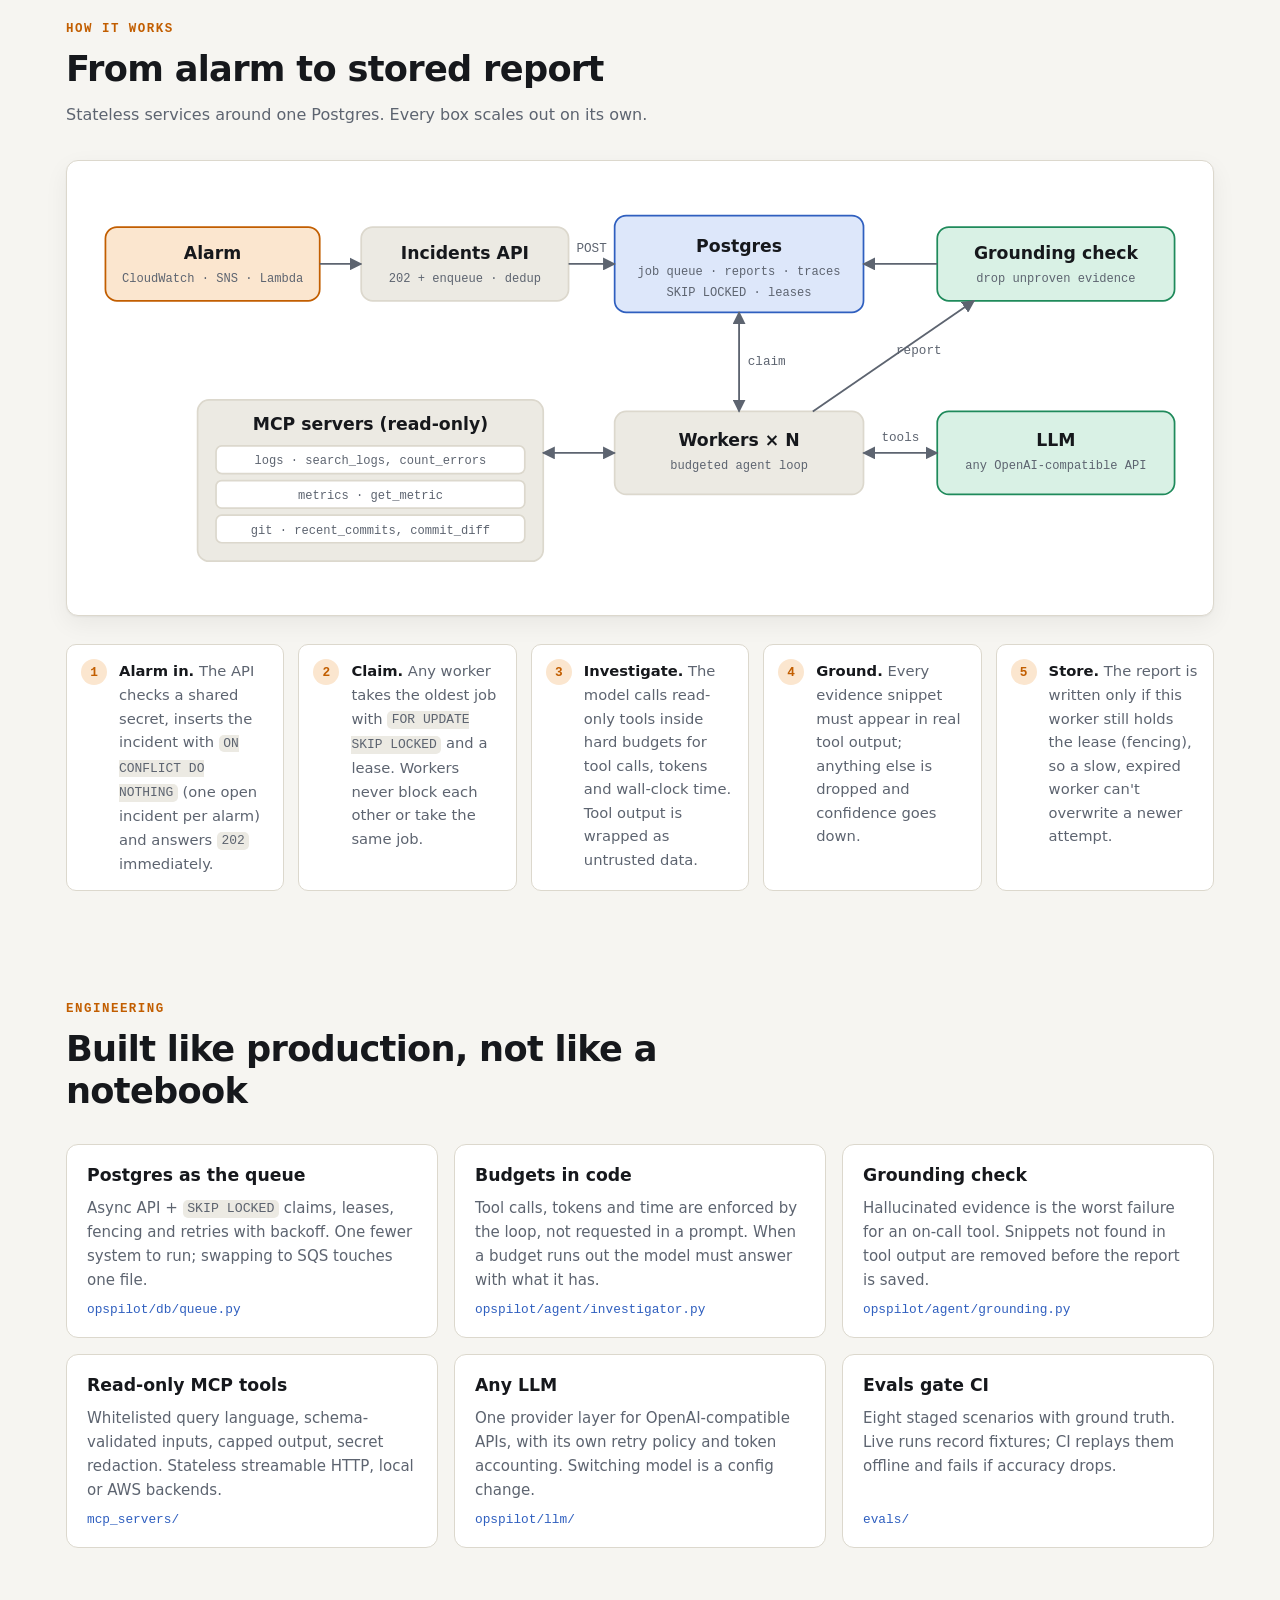
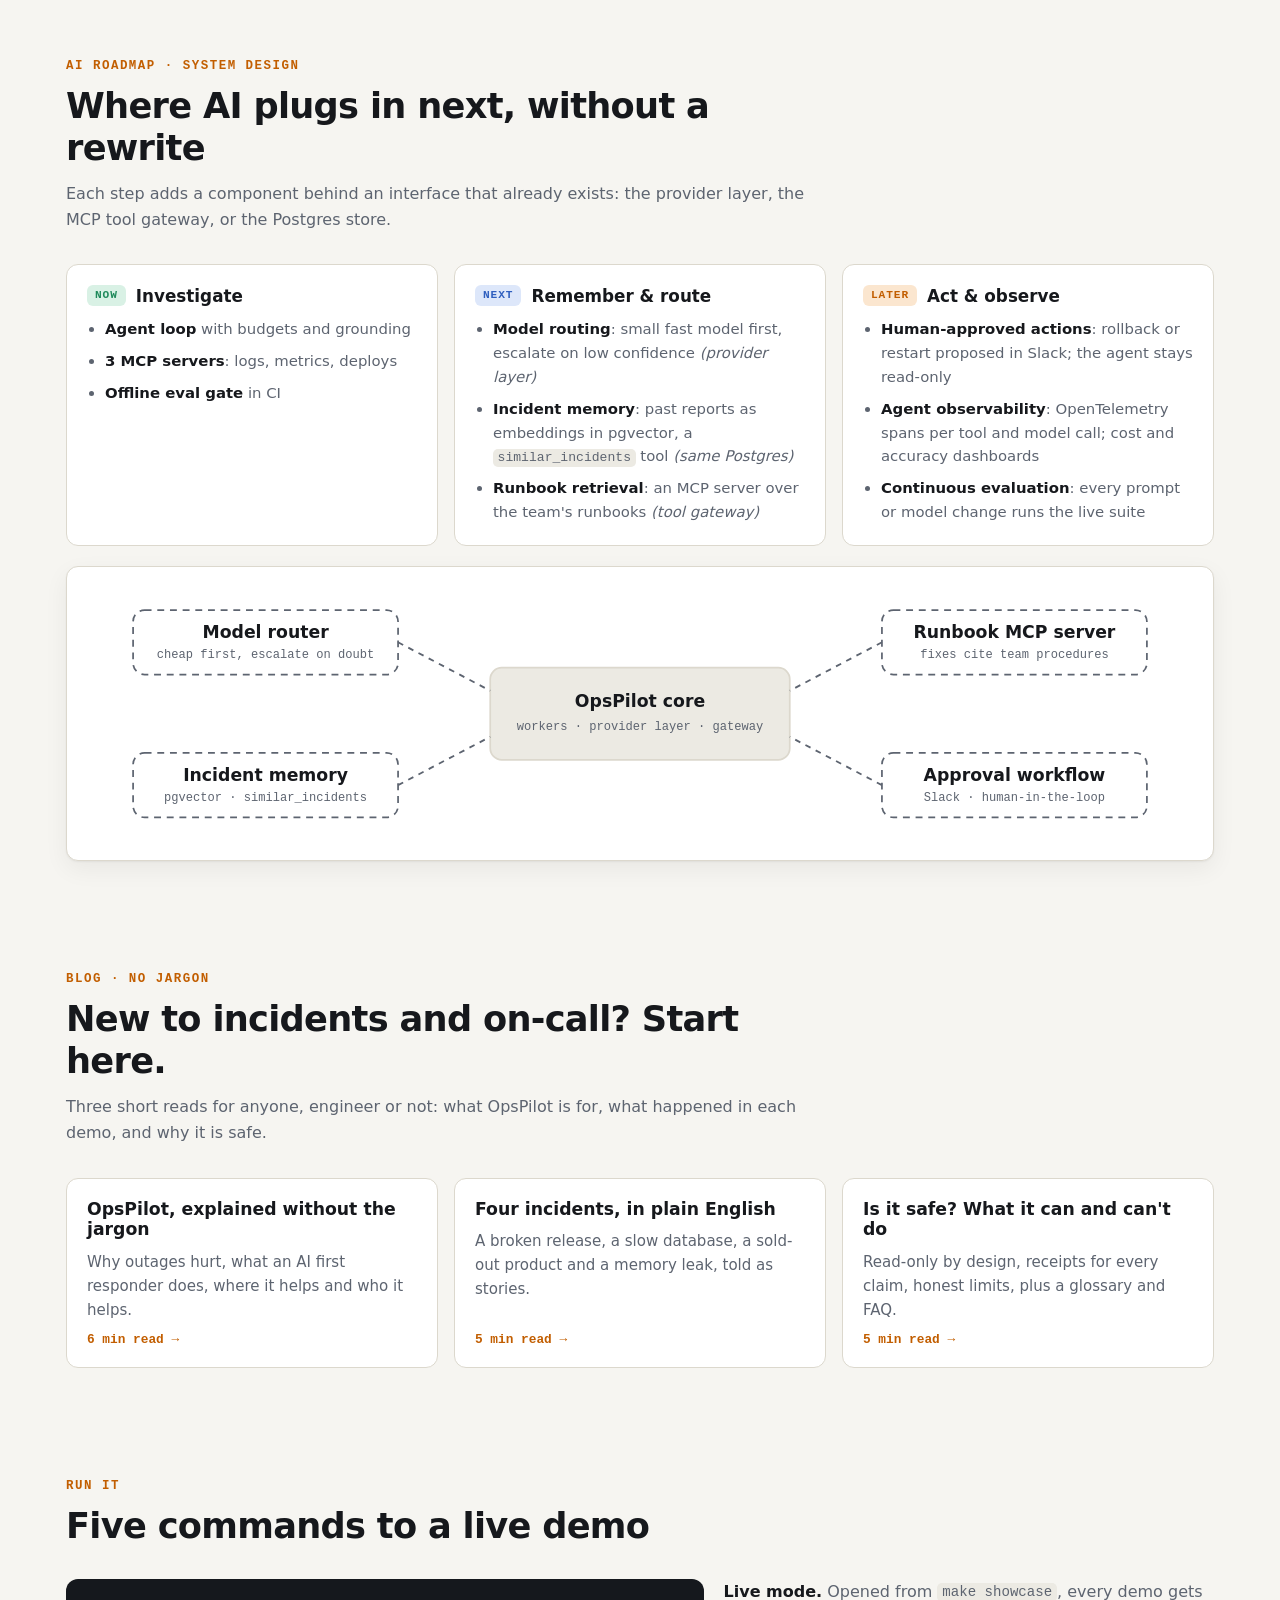
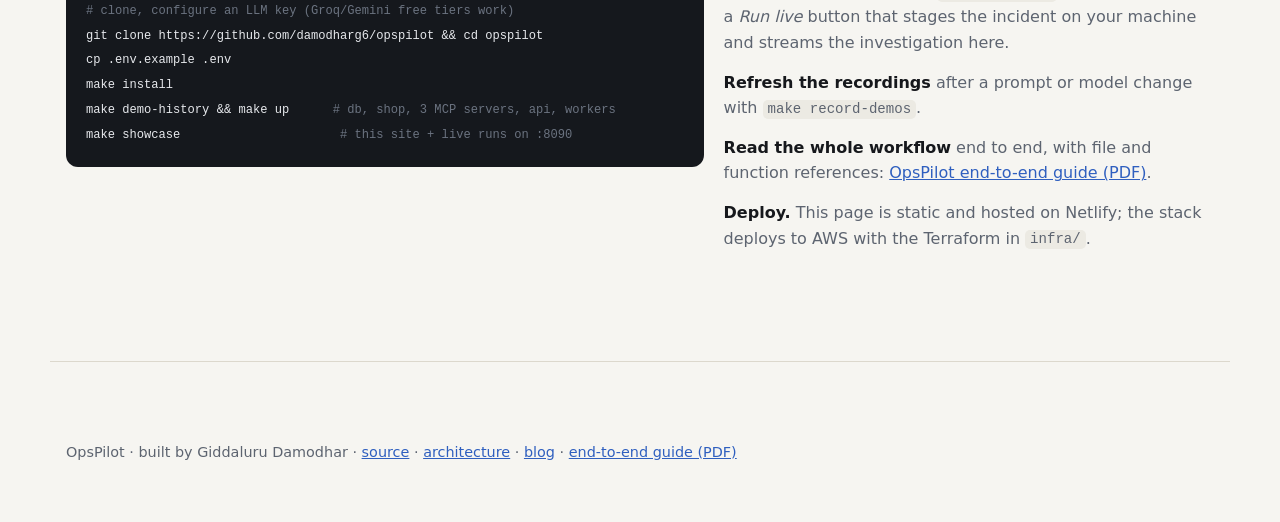
==== commit 9e0b2b13: "fix(showcase): hide Run live on the public site; add blog and end-to-end guide - Run live showed on " ====
--- a/showcase/index.html
+++ b/showcase/index.html
@@ -21,6 +21,7 @@
       <a href="#engineering">Engineering</a>
       <a href="#roadmap">AI roadmap</a>
       <a href="#run">Run it</a>
+      <a href="blog/">Blog</a>
     </nav>
     <a class="gh" href="https://github.com/damodharg6/opspilot">GitHub</a>
   </header>
@@ -41,7 +42,7 @@
           <a class="btn" href="#how">See the architecture</a>
         </div>
         <ul class="facts" aria-label="Key facts">
-          <li><strong>~20 s</strong> alarm to report</li>
+          <li><strong>30–60 s</strong> alarm to report</li>
           <li><strong>0</strong> write permissions</li>
           <li><strong>100%</strong> evidence grounded</li>
         </ul>
@@ -81,6 +82,11 @@
               <button class="btn live" id="btn-live" type="button" hidden>Run live</button>
             </div>
           </header>
+          <p class="live-off" id="live-off">
+            <strong>Want to see one happen live?</strong> These are recordings. Live runs stage
+            a real incident on your own machine: <code>make up &amp;&amp; make showcase</code>,
+            then open <code>localhost:8090</code>. <a href="#run">How to run it</a>
+          </p>
 
           <ol class="rail" id="rail" aria-label="Incident phases">
             <li data-phase="reset">Reset</li>
@@ -223,6 +229,19 @@
     </section>
 
     <!-- run it --------------------------------------------------------------------------->
+    <section id="learn" class="section">
+      <div class="section-head">
+        <p class="kicker">Blog · no jargon</p>
+        <h2>New to incidents and on-call? Start here.</h2>
+        <p class="sub">Three short reads for anyone, engineer or not: what OpsPilot is for, what happened in each demo, and why it is safe.</p>
+      </div>
+      <div class="cards">
+        <a class="card post-card" href="blog/opspilot-explained/"><h3>OpsPilot, explained without the jargon</h3><p>Why outages hurt, what an AI first responder does, where it helps and who it helps.</p><span class="read">6 min read →</span></a>
+        <a class="card post-card" href="blog/four-incidents/"><h3>Four incidents, in plain English</h3><p>A broken release, a slow database, a sold-out product and a memory leak, told as stories.</p><span class="read">5 min read →</span></a>
+        <a class="card post-card" href="blog/is-it-safe/"><h3>Is it safe? What it can and can't do</h3><p>Read-only by design, receipts for every claim, honest limits, plus a glossary and FAQ.</p><span class="read">5 min read →</span></a>
+      </div>
+    </section>
+
     <section id="run" class="section">
       <div class="section-head">
         <p class="kicker">Run it</p>
@@ -238,6 +257,7 @@
         <div class="run-notes">
           <p><strong>Live mode.</strong> Opened from <code>make showcase</code>, every demo gets a <em>Run live</em> button that stages the incident on your machine and streams the investigation here.</p>
           <p><strong>Refresh the recordings</strong> after a prompt or model change with <code>make record-demos</code>.</p>
+          <p><strong>Read the whole workflow</strong> end to end, with file and function references: <a href="https://github.com/damodharg6/opspilot/blob/main/docs/OpsPilot-end-to-end.pdf">OpsPilot end-to-end guide (PDF)</a>.</p>
           <p><strong>Deploy.</strong> This page is static and hosted on Netlify; the stack deploys to AWS with the Terraform in <code>infra/</code>.</p>
         </div>
       </div>
@@ -245,9 +265,10 @@
   </main>
 
   <footer class="footer">
-    <p>OpsPilot · built by Giddaluru Damodhar · <a href="https://github.com/damodharg6/opspilot">source</a> · <a href="https://github.com/damodharg6/opspilot/blob/main/docs/architecture.md">architecture</a></p>
+    <p>OpsPilot · built by Giddaluru Damodhar · <a href="https://github.com/damodharg6/opspilot">source</a> · <a href="https://github.com/damodharg6/opspilot/blob/main/docs/architecture.md">architecture</a> · <a href="blog/">blog</a> · <a href="https://github.com/damodharg6/opspilot/blob/main/docs/OpsPilot-end-to-end.pdf">end-to-end guide (PDF)</a><span id="build"></span></p>
   </footer>
 
+  <script src="assets/site.js" defer></script>
   <script src="assets/app.js" defer></script>
 </body>
 </html>
--- a/showcase/assets/styles.css
+++ b/showcase/assets/styles.css
@@ -66,6 +66,8 @@
 }
 
 * { box-sizing: border-box; }
+/* `hidden` must win over component display rules (.btn is inline-flex, .live-note inline-block). */
+[hidden] { display: none !important; }
 html { scroll-behavior: smooth; scroll-padding-top: 72px; }
 body {
   margin: 0;
@@ -171,6 +173,11 @@
 .rail li.done { color: var(--text); border-color: var(--ok); }
 .rail li.active { color: var(--accent); border-color: var(--accent); }
 
+.live-off { margin: 16px 0 0; padding: 12px 14px; border-radius: 10px; background: var(--bg-2); border: 1px dashed var(--line); color: var(--muted); font-size: 0.9rem; }
+.live-off strong { color: var(--text); }
+.post-card { text-decoration: none; color: var(--text); transition: border-color .2s, transform .2s; }
+.post-card:hover { border-color: var(--accent); transform: translateY(-2px); }
+.post-card .read { font: 600 0.8rem var(--mono); color: var(--accent); }
 .live-log { font: 0.82rem/1.6 var(--mono); background: var(--code-bg); color: var(--code-text); border-radius: 10px; padding: 12px 14px; margin-bottom: 18px; max-height: 180px; overflow: auto; }
 .live-log .err { color: #ff6b63; }
 
